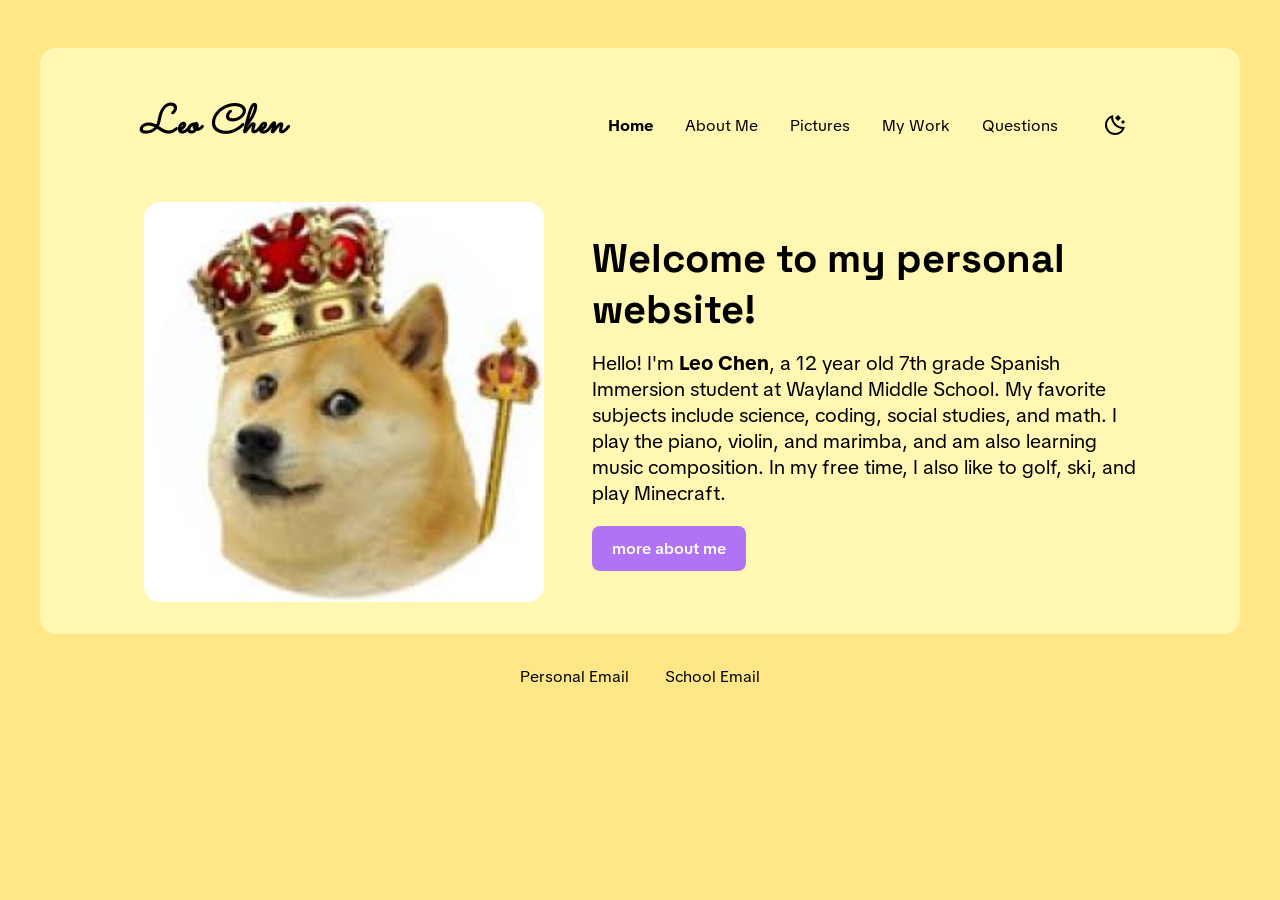
==== index.html @ 8da7d618 "first commit" ====
<!DOCTYPE html>
<html lang="en">
<head>
    <meta charset="UTF-8">
    <meta name="viewport" content="width=device-width, initial-scale=1.0">
    <title>Leo Chen</title>
    <link rel="icon" type="image/x-icon" href="images/dogeking.jpg">
    <link rel="stylesheet" href="style.css">
    <script type="text/javascript" src="darkmode.js" defer></script>
</head>
<body>
    <header>
        <nav>
            <ul>
                <li><a href="index.html"><i>Leo Chen</i></a></li>
                <li><a href="index.html"><b>Home</b></a></li>
                <li><a href="about-me.html">About Me</a></li>
                <li><a href="pictures.html">Pictures</a></li>
                <li><a href="work.html">My Work</a></li>
                <li><a href="questions.html">Questions</a></li>
                <button id="theme-switch">
                    <svg xmlns="http://www.w3.org/2000/svg" height="24px" viewBox="0 -960 960 960" width="24px" fill="#e3e3e3"><path d="M600-640 480-760l120-120 120 120-120 120Zm200 120-80-80 80-80 80 80-80 80ZM483-80q-84 0-157.5-32t-128-86.5Q143-253 111-326.5T79-484q0-146 93-257.5T409-880q-18 99 11 193.5T520-521q71 71 165.5 100T879-410q-26 144-138 237T483-80Zm0-80q88 0 163-44t118-121q-86-8-163-43.5T463-465q-61-61-97-138t-43-163q-77 43-120.5 118.5T159-484q0 135 94.5 229.5T483-160Zm-20-305Z"/></svg>
                    <svg xmlns="http://www.w3.org/2000/svg" height="24px" viewBox="0 -960 960 960" width="24px" fill="#e3e3e3"><path d="M565-395q35-35 35-85t-35-85q-35-35-85-35t-85 35q-35 35-35 85t35 85q35 35 85 35t85-35Zm-226.5 56.5Q280-397 280-480t58.5-141.5Q397-680 480-680t141.5 58.5Q680-563 680-480t-58.5 141.5Q563-280 480-280t-141.5-58.5ZM200-440H40v-80h160v80Zm720 0H760v-80h160v80ZM440-760v-160h80v160h-80Zm0 720v-160h80v160h-80ZM256-650l-101-97 57-59 96 100-52 56Zm492 496-97-101 53-55 101 97-57 59Zm-98-550 97-101 59 57-100 96-56-52ZM154-212l101-97 55 53-97 101-59-57Zm326-268Z"/></svg>
                </button>
            </ul>
        </nav>
        <div class="flex-container">
            <img height="400px" width="400px" src="images/dogeking.jpg" alt="Doge King">
            <div class="text-container">
                <h1>Welcome to my personal website!</h1>
                <p>Hello! I'm <strong>Leo Chen</strong>, a 12 year old 7th grade Spanish Immersion student at Wayland Middle School. My favorite subjects include science, coding, social studies, and math. I play the piano, violin, and marimba, and am also learning music composition. In my free time, I also like to golf, ski, and play Minecraft.</p>
                <a href="about-me.html" class="cta-button">more about me</a>
            </div>
        </div>
    </header>

    <footer>
        <a href="mailto:allegro201111@gmail.com">Personal Email</a>
        <a href="mailto:leo_chen@student.waylandps.org">School Email</a>
    </footer>
</body>
</html>
---- style.css ----
@import url('https://fonts.googleapis.com/css2?family=Space+Grotesk:wght@300..700&display=swap');
@import url('https://fonts.googleapis.com/css2?family=Space+Grotesk:wght@300..700&family=TikTok+Sans:opsz,wght@12..36,300..900&display=swap');
@import url('https://fonts.googleapis.com/css2?family=Sacramento&family=Space+Grotesk:wght@300..700&family=TikTok+Sans:opsz,wght@12..36,300..900&display=swap');

:root {
    --base-color: #ffe787;
    --text-color: #000000;
    --primary-color: #b073f5;
    --secondary-color: #4666cf;
    --header-color: #fff7b2;
    --header-color-2: #c6fff9;
    --header-color-3: #b2ffd0;
}

.darkmode {
    --base-color: #130233;
    --text-color: #ffffff;
    --primary-color: #2255b4;
    --secondary-color: #4666cf;
    --header-color: #864bb6;
    --header-color-2: #0f0052a8;
    --header-color-3: #1e3b29;
}

#theme-switch {
    height: 50px;
    width: 50px;
    padding: 0;
    border-radius: 50%;
    border: none;
    background-color: var(--header-color);
    display: flex;
    justify-content: center;
    align-items: center;
}

#theme-switch:hover {
    scale: 1.25;
}

#theme-switch svg {
    fill: var(--text-color);
}

#theme-switch svg:last-child {
    display: none;
}

.darkmode #theme-switch svg:first-child {
    display: none;
}

.darkmode #theme-switch svg:last-child {
    display: block;
}

* {
    margin: 0;
    padding: 0;
    box-sizing: border-box;
}

html {
    font-family: TikTok Sans, 'Segoe UI', Tahoma, Verdana, sans-serif;
    color: var(--text-color);
}

body {
    padding: 1em;
    background-color: var(--base-color);
}

h1, h2, h3 {
    font-family: Space Grotesk, TikTok Sans, 'Segoe UI', Tahoma, Verdana, sans-serif;
}

nav {
    margin: 1em auto 3em auto;
    width: min(1000px, 100%)
}

nav ul {
    display: flex;
    align-items: center;
    list-style-type: none;
    gap: 2em;
}

nav li:first-child {
     margin-right: auto; 
     font-family: Sacramento, Space Grotesk, Tiktok Sans;
     font-weight: bold;
     font-size: 40px;
}

nav a {
    text-decoration: none;
    color: var(--text-color);
}

nav a:hover {
    text-decoration: underline;
}

header, section {
    margin: 2em auto;
    width: min(75em, 100%);
    background-color: var(--header-color);
    padding: min(2em, 15%);
    border-radius: 1em;
}

.flex-container {
    display: flex;
    justify-content: center;
    align-items: center;
    flex-wrap: wrap;
    gap: 3em;
}

header img {
    max-width: 100%;
    border-radius: 1em;
    object-fit: cover;
    object-position: bottom;
}

.text-container {
    flex: 0 1 34em; 
    color: var(--text-color);  
}

h1 {
    font-size: 2.5rem;
    color: var(--text-color);
}

.text-container p {
    margin: .75em 0 1em 0;
    font-size: 1.25rem;
}

.cta-button {
    display: inline-block;
    text-decoration: none;
    color: white;
    background-color: var(--primary-color);
    padding: .75em 1.25em;
    border-radius: .5em;
    font-weight: 600;
}

.cta-button:hover {
    scale: 1.05;
}

.secondary {
    background-color: var(--secondary-color);
}

section {
    padding: 3em min(2em, 15%);
    background-color: var(--header-color-2);
    text-align: center;
}

h2 {
    font-size: 2rem;
    color: var(--text-color);
}

section p {
    margin-top: 1em;
    font-size: 1.25rem;
}

section#pictures {
    background-color: var(--header-color-2);
}

.grid-container {
    margin-top: 3em;
    margin-bottom: 3em;
    display: grid;
    width: 100%;
    grid-template-columns: repeat(4, 1fr);
    grid-template-rows: 1fr 1fr;
    grid-template-areas: 
    "img-1 img-1 img-2 img-3"
    "img-1 img-1 img-4 img-5";
    gap: 1em;
}

.grid-container img {
    height: 100%;
    width: 100%;
    border-radius: .5em;
    transition: 100ms ease;
}

.grid-container img:hover {
    scale: 1.15;
}

details {
    margin-top: 1em;
    background-color: var(--header-color);
    border-radius: 1em;
}

details summary {
    padding: 1em;
    font-size: 1.7rem;
    font-family: Space Grotesk, TikTok Sans, 'Segoe UI', Tahoma, Verdana, sans-serif;
    color: var(--text-color);
}

details p {
    padding: 0 2em 2em 2em;
    color: var(--text-color);
}

footer {
    padding-bottom: 1.5em;
    text-align: center;
}

footer a {
    margin: 0 1em;
    text-decoration: none;
    color: var(--text-color);
}

footer a:hover {
    text-decoration: underline;
}

@media(max-width: 988px){
    header {
        text-align: center;
    }

    header .text-container {
        padding-top: 0;
    }
}

@media(max-width: 640px) {
    nav li {
        display: none;
    }

    nav li:first-child,
    nav li:last-child {
        display: block;
    }

    header {
        margin-top: 0;
    }

    .cta-button {
        margin-top: .5em;
        width: 100%;
    }

    .grid-container {
        display: flex;
        flex-direction: column;
    }

    .text-container p {
        font-size: 1rem;
    }

    h2 {
        font-size: 1.5rem;
    }
}
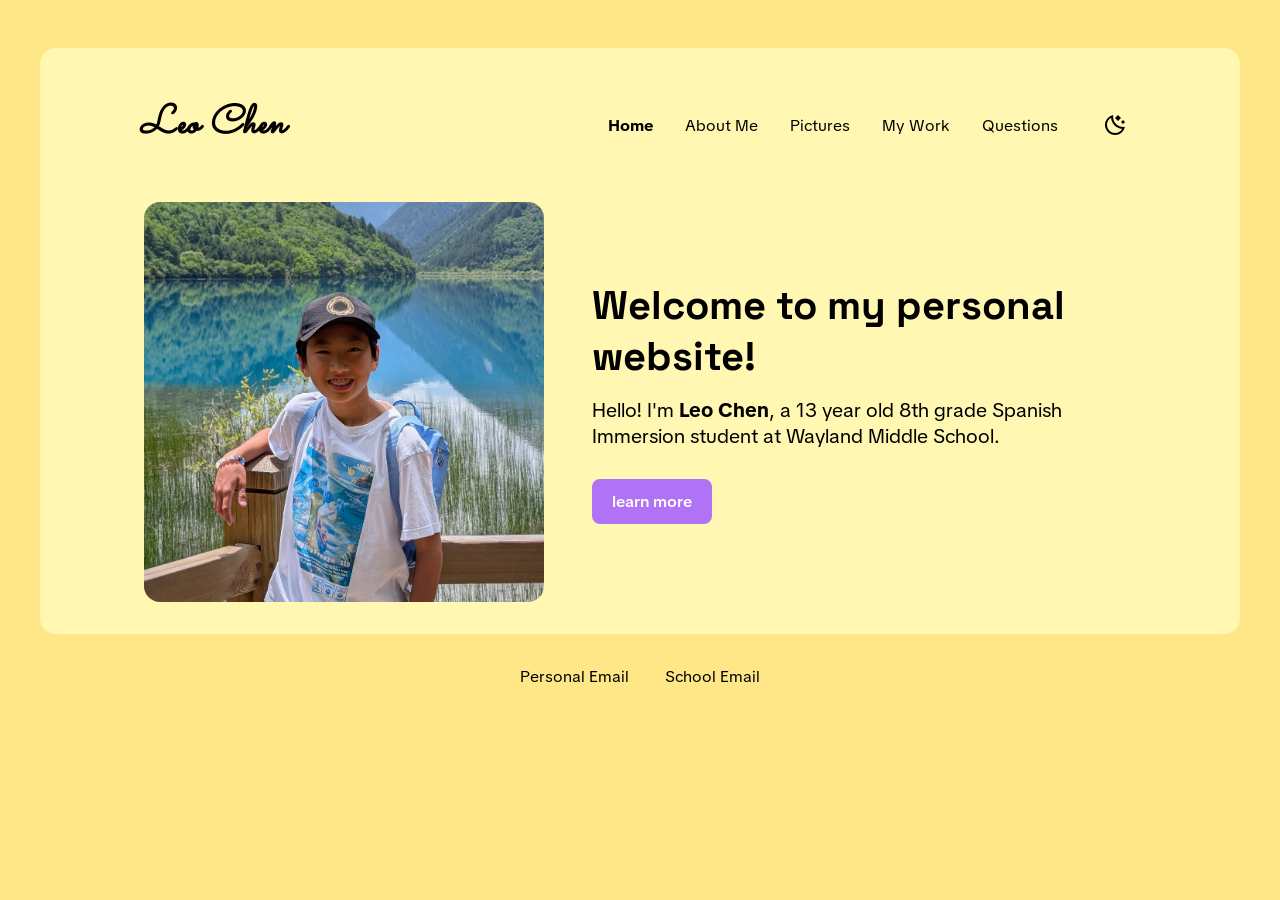
==== commit e70634e7: "first commit" ====
--- a/index.html
+++ b/index.html
@@ -25,11 +25,11 @@
             </ul>
         </nav>
         <div class="flex-container">
-            <img height="400px" width="400px" src="images/dogeking.jpg" alt="Doge King">
+            <img height="400px" width="400px" src="images/portrait.jpg" alt="portrait">
             <div class="text-container">
                 <h1>Welcome to my personal website!</h1>
-                <p>Hello! I'm <strong>Leo Chen</strong>, a 12 year old 7th grade Spanish Immersion student at Wayland Middle School. My favorite subjects include science, coding, social studies, and math. I play the piano, violin, and marimba, and am also learning music composition. In my free time, I also like to golf, ski, and play Minecraft.</p>
-                <a href="about-me.html" class="cta-button">more about me</a>
+                <p>Hello! I'm <strong>Leo Chen</strong>, a 13 year old 8th grade Spanish Immersion student at Wayland Middle School.</p>
+                <a href="about-me.html" class="cta-button">learn more</a>
             </div>
         </div>
     </header>
--- a/style.css
+++ b/style.css
@@ -138,6 +138,7 @@
 .text-container p {
     margin: .75em 0 1em 0;
     font-size: 1.25rem;
+    padding-bottom: 2%;
 }
 
 .cta-button {
